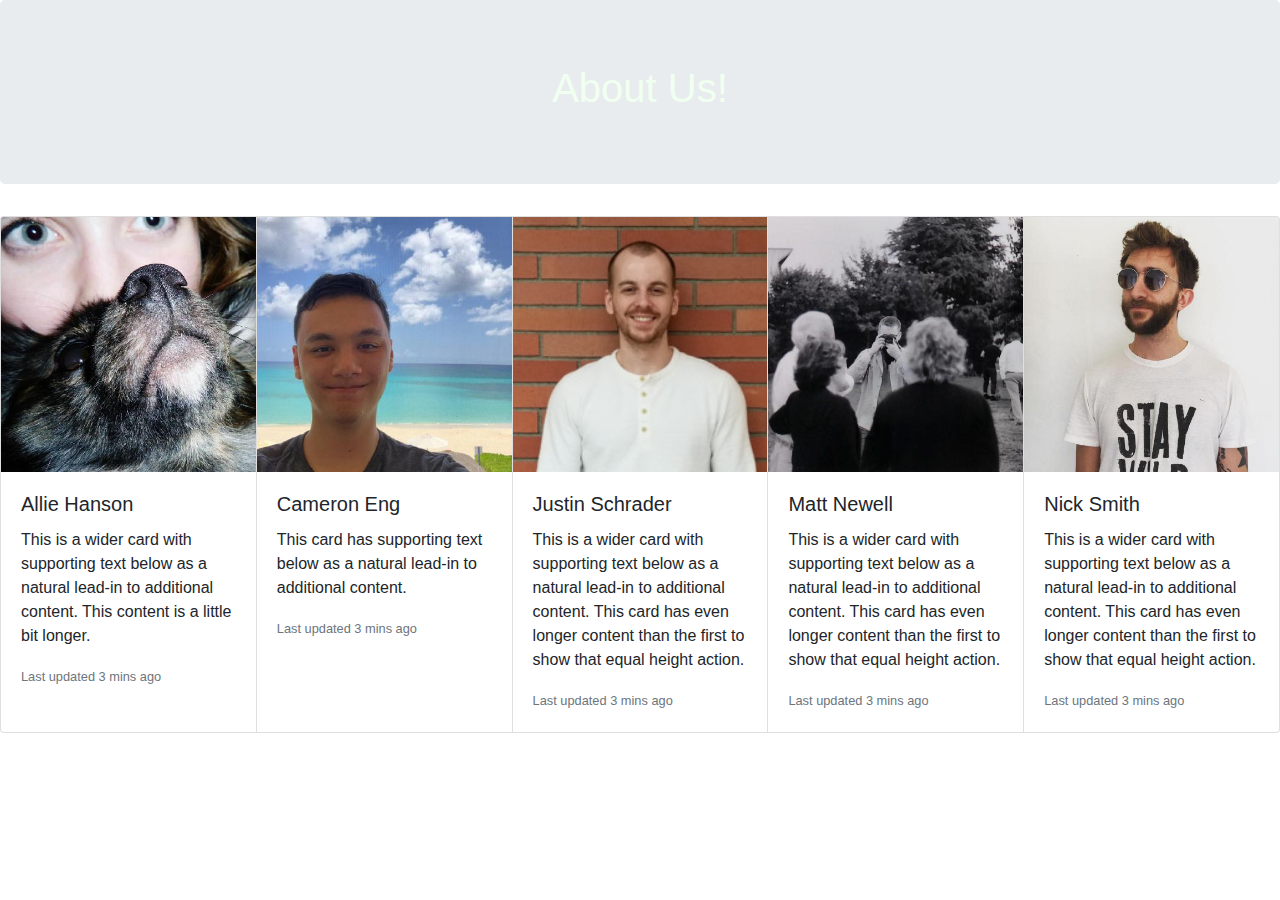
==== templates/about.html @ d34ec1ae "About page added" ====
<!doctype html>
<html lang="en">
  <head>
    <!-- Required meta tags -->
    <meta charset="utf-8">
    <meta name="viewport" content="width=device-width, initial-scale=1, shrink-to-fit=no">

    <!-- Bootstrap CSS -->
    <link rel="stylesheet" href="https://stackpath.bootstrapcdn.com/bootstrap/4.3.1/css/bootstrap.min.css" integrity="sha384-ggOyR0iXCbMQv3Xipma34MD+dH/1fQ784/j6cY/iJTQUOhcWr7x9JvoRxT2MZw1T" crossorigin="anonymous">
 <!-- Optional JavaScript -->
    <!-- jQuery first, then Popper.js, then Bootstrap JS -->
    <script src="https://code.jquery.com/jquery-3.3.1.slim.min.js" integrity="sha384-q8i/X+965DzO0rT7abK41JStQIAqVgRVzpbzo5smXKp4YfRvH+8abtTE1Pi6jizo" crossorigin="anonymous"></script>
    <script src="https://cdnjs.cloudflare.com/ajax/libs/popper.js/1.14.7/umd/popper.min.js" integrity="sha384-UO2eT0CpHqdSJQ6hJty5KVphtPhzWj9WO1clHTMGa3JDZwrnQq4sF86dIHNDz0W1" crossorigin="anonymous"></script>
    <script src="https://stackpath.bootstrapcdn.com/bootstrap/4.3.1/js/bootstrap.min.js" integrity="sha384-JjSmVgyd0p3pXB1rRibZUAYoIIy6OrQ6VrjIEaFf/nJGzIxFDsf4x0xIM+B07jRM" crossorigin="anonymous"></script> 
    <style type="text/css">
    .jumbotron{
      text-align: center;
      background-image: url("https://i0.wp.com/hueglilaw.com/wp-content/uploads/2018/08/Portland-Cityscape-at-twilight-hour-L.jpg?fit=800%2C383");
    }
    h1{
      font-family: 'Qeestrial', Sans-Serif;
    }
    </style>
  </head>
  <body>
    <div class="jumbotron">
      <h1 style="color:honeydew">About Us!</h1>
    </div>
    <!--Allie-->
    <div class="card-group">
      <div class="card">
        <img src="/static/Allie.jpeg" class="card-img-top" alt="...">
        <div class="card-body">
          <h5 class="card-title">Allie Hanson</h5>
          <p class="card-text">This is a wider card with supporting text below as a natural lead-in to additional content. This content is a little bit longer.</p>
          <p class="card-text"><small class="text-muted">Last updated 3 mins ago</small></p>
        </div>
      </div>
      <!--Cameron-->
      <div class="card">
        <img src="/static/Cam.jpeg" class="card-img-top" alt="...">
        <div class="card-body">
          <h5 class="card-title">Cameron Eng</h5>
          <p class="card-text">This card has supporting text below as a natural lead-in to additional content.</p>
          <p class="card-text"><small class="text-muted">Last updated 3 mins ago</small></p>
        </div>
      </div>
      <!--Justin-->
      <div class="card">
        <img src="/static/Justin.jpeg" class="card-img-top" alt="...">
        <div class="card-body">
          <h5 class="card-title">Justin Schrader</h5>
          <p class="card-text">This is a wider card with supporting text below as a natural lead-in to additional content. This card has even longer content than the first to show that equal height action.</p>
          <p class="card-text"><small class="text-muted">Last updated 3 mins ago</small></p>
        </div>
      </div>
      <!--Matt-->
      <div class="card">
        <img src="/static/Matt.jpeg" class="card-img-top" alt="...">
        <div class="card-body">
          <h5 class="card-title">Matt Newell</h5>
          <p class="card-text">This is a wider card with supporting text below as a natural lead-in to additional content. This card has even longer content than the first to show that equal height action.</p>
          <p class="card-text"><small class="text-muted">Last updated 3 mins ago</small></p>
        </div>
      </div>
      <!--Nick-->
      <div class="card">
        <img src="/static/Nick.jpeg" class="card-img-top" alt="...">
        <div class="card-body">
          <h5 class="card-title">Nick Smith</h5>
          <p class="card-text">This is a wider card with supporting text below as a natural lead-in to additional content. This card has even longer content than the first to show that equal height action.</p>
          <p class="card-text"><small class="text-muted">Last updated 3 mins ago</small></p>
        </div>
      </div>
    </div>
   
  </body>
</html>
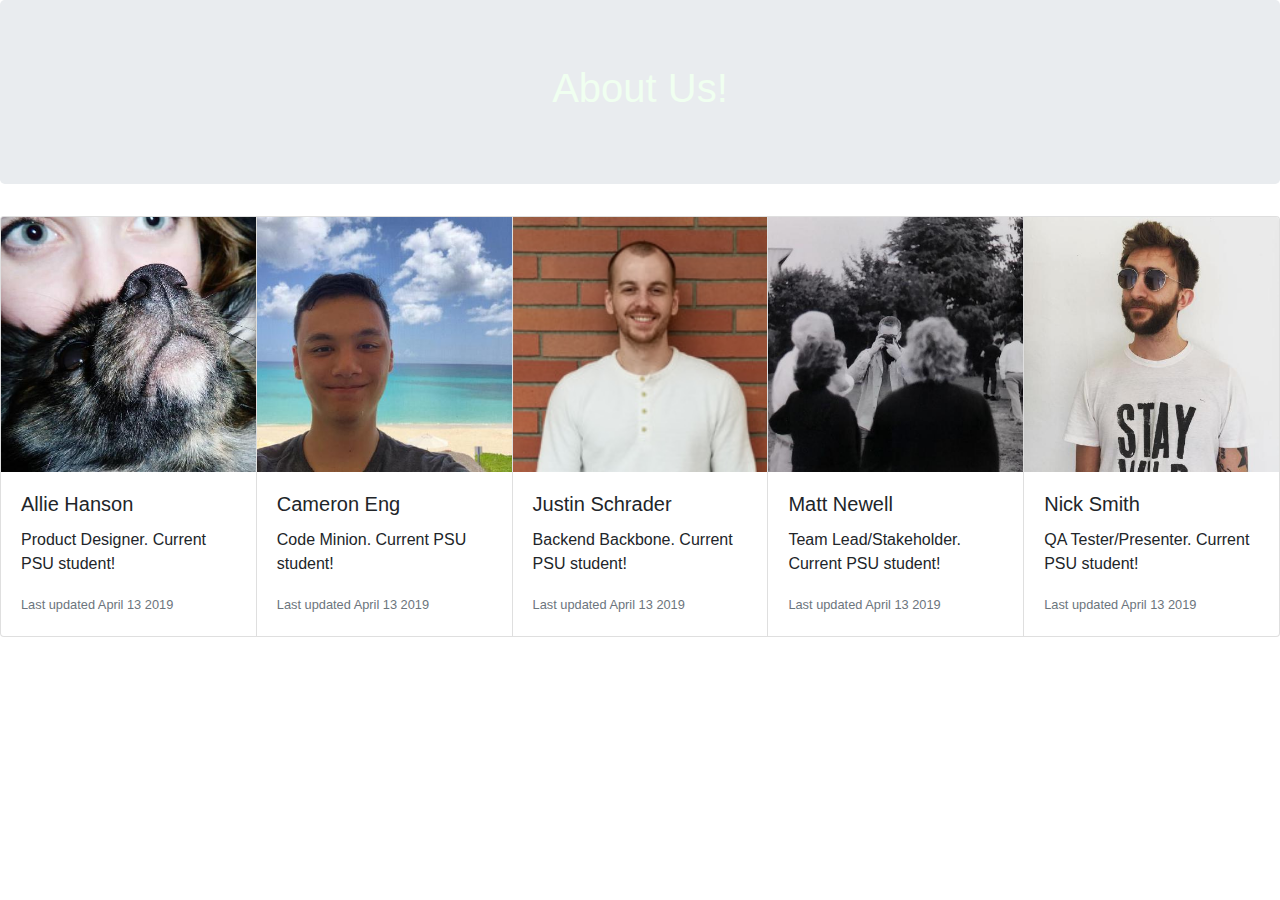
==== commit 83fd04f9: "Added Blurbabge" ====
--- a/templates/about.html
+++ b/templates/about.html
@@ -32,8 +32,8 @@
         <img src="/static/Allie.jpeg" class="card-img-top" alt="...">
         <div class="card-body">
           <h5 class="card-title">Allie Hanson</h5>
-          <p class="card-text">This is a wider card with supporting text below as a natural lead-in to additional content. This content is a little bit longer.</p>
-          <p class="card-text"><small class="text-muted">Last updated 3 mins ago</small></p>
+          <p class="card-text">Product Designer.  Current PSU student!</p>
+          <p class="card-text"><small class="text-muted">Last updated April 13 2019</small></p>
         </div>
       </div>
       <!--Cameron-->
@@ -41,8 +41,8 @@
         <img src="/static/Cam.jpeg" class="card-img-top" alt="...">
         <div class="card-body">
           <h5 class="card-title">Cameron Eng</h5>
-          <p class="card-text">This card has supporting text below as a natural lead-in to additional content.</p>
-          <p class="card-text"><small class="text-muted">Last updated 3 mins ago</small></p>
+          <p class="card-text">Code Minion.  Current PSU student!</p>
+          <p class="card-text"><small class="text-muted">Last updated April 13 2019</small></p>
         </div>
       </div>
       <!--Justin-->
@@ -50,8 +50,8 @@
         <img src="/static/Justin.jpeg" class="card-img-top" alt="...">
         <div class="card-body">
           <h5 class="card-title">Justin Schrader</h5>
-          <p class="card-text">This is a wider card with supporting text below as a natural lead-in to additional content. This card has even longer content than the first to show that equal height action.</p>
-          <p class="card-text"><small class="text-muted">Last updated 3 mins ago</small></p>
+          <p class="card-text">Backend Backbone.  Current PSU student!</p>
+          <p class="card-text"><small class="text-muted">Last updated April 13 2019</small></p>
         </div>
       </div>
       <!--Matt-->
@@ -59,8 +59,8 @@
         <img src="/static/Matt.jpeg" class="card-img-top" alt="...">
         <div class="card-body">
           <h5 class="card-title">Matt Newell</h5>
-          <p class="card-text">This is a wider card with supporting text below as a natural lead-in to additional content. This card has even longer content than the first to show that equal height action.</p>
-          <p class="card-text"><small class="text-muted">Last updated 3 mins ago</small></p>
+          <p class="card-text">Team Lead/Stakeholder.  Current PSU student!</p>
+          <p class="card-text"><small class="text-muted">Last updated April 13 2019</small></p>
         </div>
       </div>
       <!--Nick-->
@@ -68,8 +68,8 @@
         <img src="/static/Nick.jpeg" class="card-img-top" alt="...">
         <div class="card-body">
           <h5 class="card-title">Nick Smith</h5>
-          <p class="card-text">This is a wider card with supporting text below as a natural lead-in to additional content. This card has even longer content than the first to show that equal height action.</p>
-          <p class="card-text"><small class="text-muted">Last updated 3 mins ago</small></p>
+          <p class="card-text">QA Tester/Presenter.  Current PSU student!</p>
+          <p class="card-text"><small class="text-muted">Last updated April 13 2019</small></p>
         </div>
       </div>
     </div>
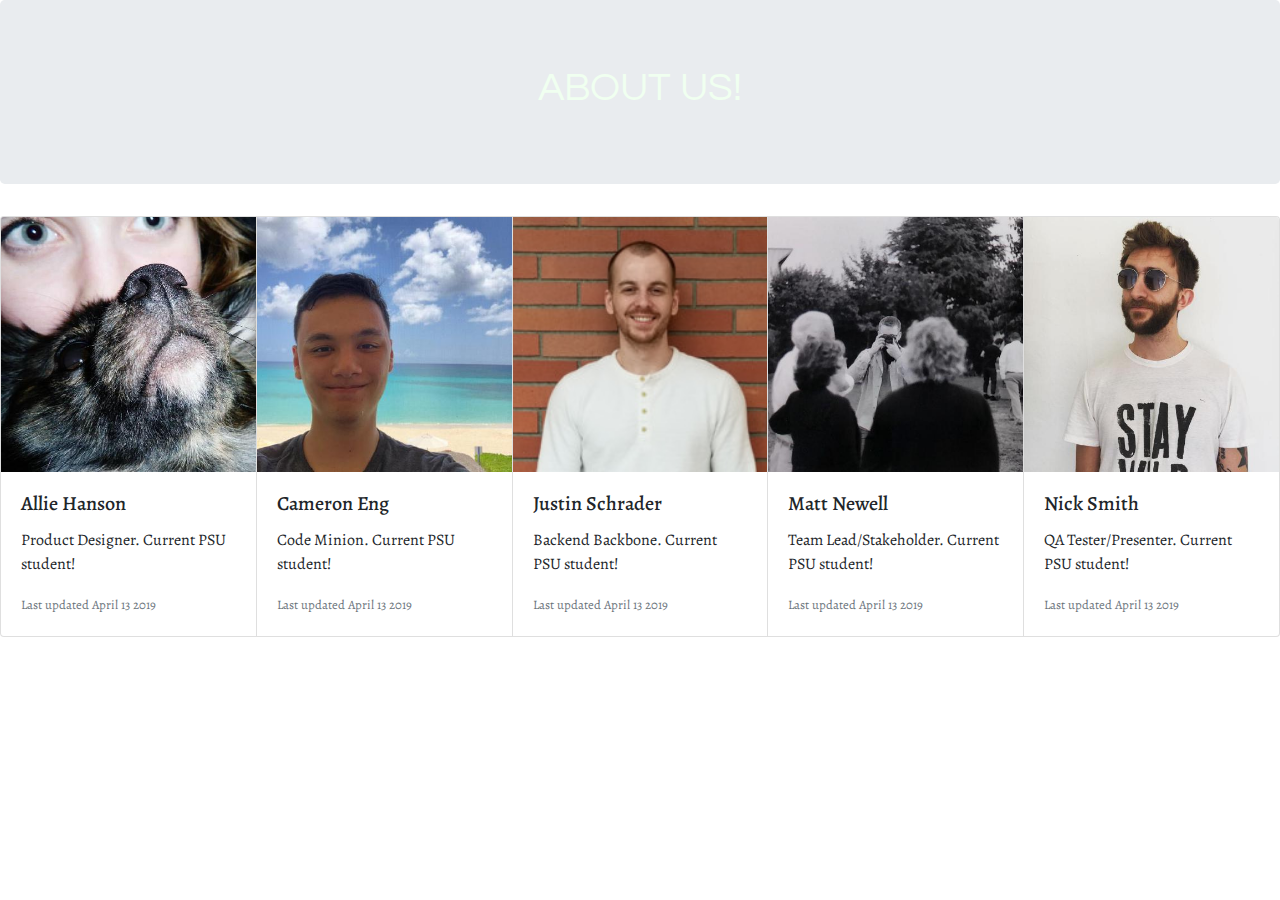
==== commit 4da1022e: "Added font to about.html and updated button format on landing page" ====
--- a/templates/about.html
+++ b/templates/about.html
@@ -12,19 +12,28 @@
     <script src="https://code.jquery.com/jquery-3.3.1.slim.min.js" integrity="sha384-q8i/X+965DzO0rT7abK41JStQIAqVgRVzpbzo5smXKp4YfRvH+8abtTE1Pi6jizo" crossorigin="anonymous"></script>
     <script src="https://cdnjs.cloudflare.com/ajax/libs/popper.js/1.14.7/umd/popper.min.js" integrity="sha384-UO2eT0CpHqdSJQ6hJty5KVphtPhzWj9WO1clHTMGa3JDZwrnQq4sF86dIHNDz0W1" crossorigin="anonymous"></script>
     <script src="https://stackpath.bootstrapcdn.com/bootstrap/4.3.1/js/bootstrap.min.js" integrity="sha384-JjSmVgyd0p3pXB1rRibZUAYoIIy6OrQ6VrjIEaFf/nJGzIxFDsf4x0xIM+B07jRM" crossorigin="anonymous"></script> 
+    <!--
+      Google Fonts
+    -->
+    <link href="https://fonts.googleapis.com/css?family=Alegreya|Questrial" rel="stylesheet">
     <style type="text/css">
     .jumbotron{
       text-align: center;
-      background-image: url("https://i0.wp.com/hueglilaw.com/wp-content/uploads/2018/08/Portland-Cityscape-at-twilight-hour-L.jpg?fit=800%2C383");
+      background-image: url("https://www.imgbase.info/images/safe-wallpapers/travel/portland/44833_portland_portland_oregon_cityscape.jpg");
+      background-repeat: no-repeat;
+      background-position: center;
     }
     h1{
-      font-family: 'Qeestrial', Sans-Serif;
+      font-family: 'Questrial', Sans-Serif;
+    }
+    body{
+      font-family: 'Alegreya', Serif;
     }
     </style>
   </head>
   <body>
     <div class="jumbotron">
-      <h1 style="color:honeydew">About Us!</h1>
+      <h1 style="color:honeydew">ABOUT US!</h1>
     </div>
     <!--Allie-->
     <div class="card-group">
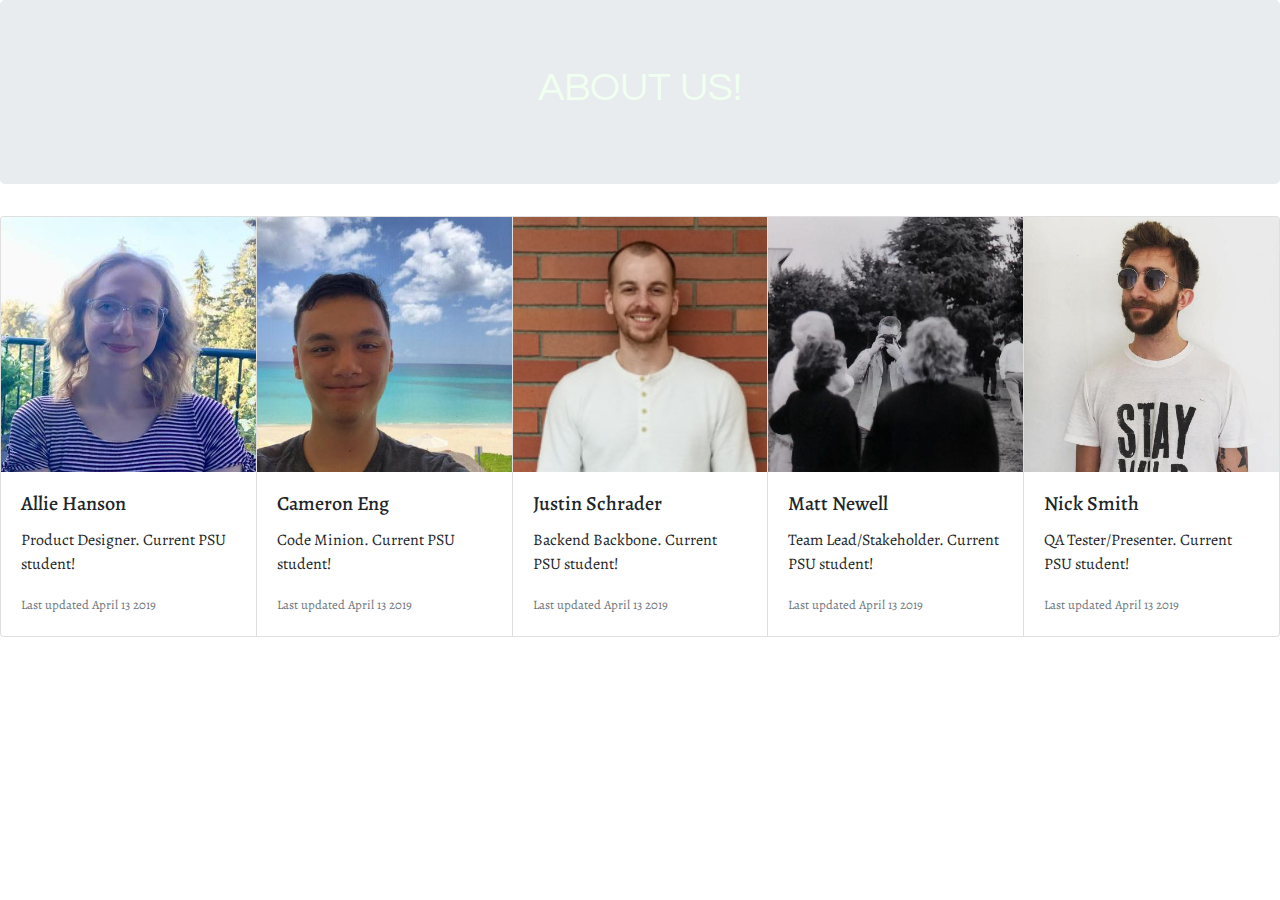
==== commit 786399a1: "Changed Allie's pic in about" ====
--- a/templates/about.html
+++ b/templates/about.html
@@ -38,7 +38,7 @@
     <!--Allie-->
     <div class="card-group">
       <div class="card">
-        <img src="/static/Allie.jpeg" class="card-img-top" alt="...">
+        <img src="/static/Allie.jpg" class="card-img-top" alt="...">
         <div class="card-body">
           <h5 class="card-title">Allie Hanson</h5>
           <p class="card-text">Product Designer.  Current PSU student!</p>
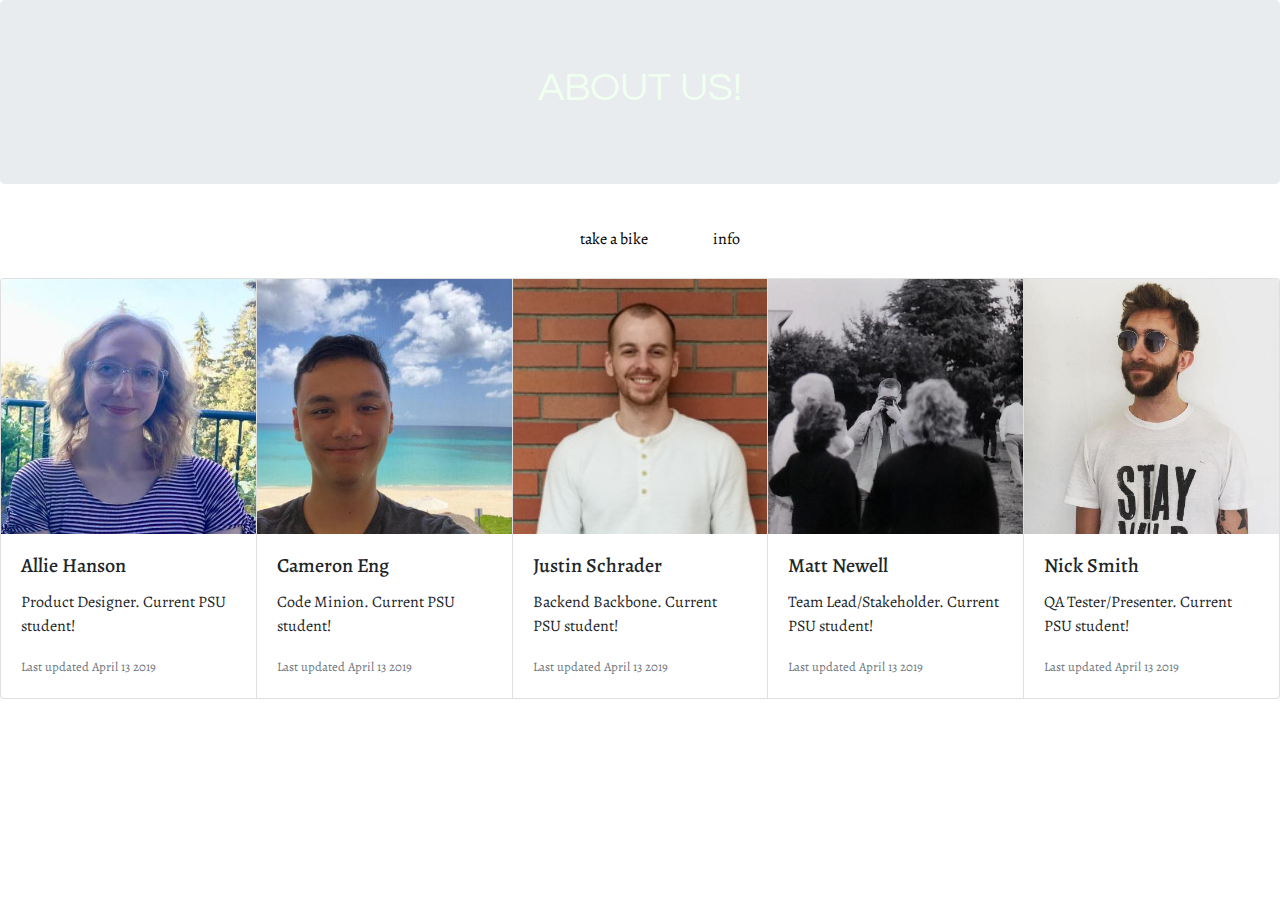
==== commit 528b2364: "Add nav to about page" ====
--- a/templates/about.html
+++ b/templates/about.html
@@ -29,12 +29,42 @@
     body{
       font-family: 'Alegreya', Serif;
     }
+    nav.sitenavigation {
+      text-align: center;
+      margin-top: 1em;
+      margin-bottom: 1em;
+      font-size: 15 px;
+      font-family: 'Alegreya', Serif;
+    }
+    nav.sitenavigation li {
+      display: inline-block;
+      margin: 0.7em;
+    }
+    nav.sitenavigation a:link {
+      padding: 8px 20px;
+      border-radius: 12px;
+      color: black;
+      text-decoration: none;
+    }
+    nav.sitenavigation a:visited {
+      color: rgb(0,0,0);
+    }
+    nav.sitenavigation a:hover, nav.sitenavigation a:focus {
+      background-color: rgb(96, 172, 96);
+      color: rgb(255, 255, 255);
+    }
     </style>
   </head>
   <body>
     <div class="jumbotron">
       <h1 style="color:honeydew">ABOUT US!</h1>
     </div>
+    <nav class = "sitenavigation">
+      <ul>
+          <li><a href="index">take a bike</a></li>
+          <li><a href="info">info</a></li>
+      </ul>
+    </nav>
     <!--Allie-->
     <div class="card-group">
       <div class="card">
